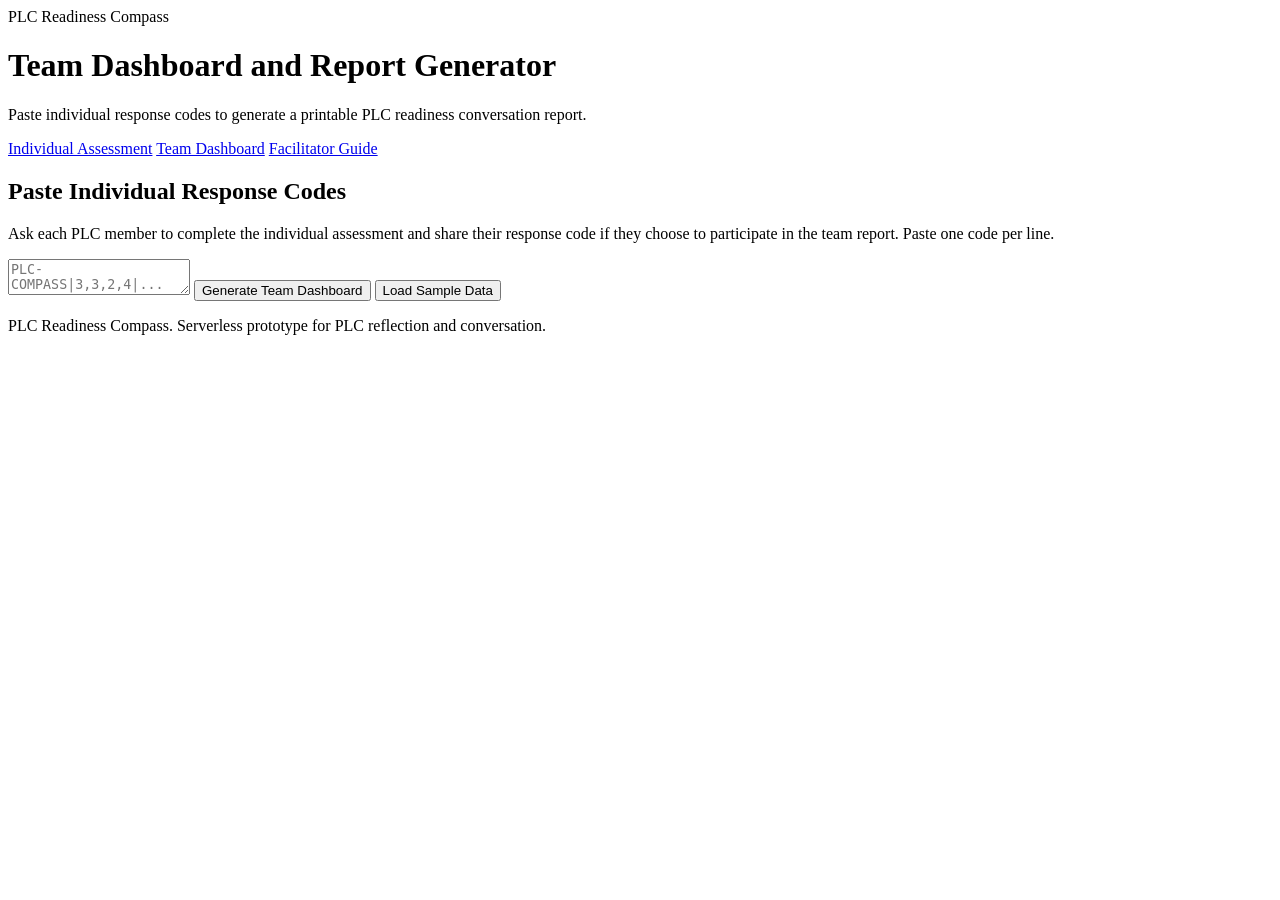
==== dashboard.html @ 943b73ee "Create dashboard.html" ====
<!DOCTYPE html>
<html lang="en">
<head>
  <meta charset="UTF-8">
  <meta name="viewport" content="width=device-width, initial-scale=1.0">
  <title>PLC Readiness Compass | Team Dashboard</title>
  <link rel="stylesheet" href="style.css">
</head>
<body>
<header>
  <div class="header-inner">
    <div class="kicker">PLC Readiness Compass</div>
    <h1>Team Dashboard and Report Generator</h1>
    <p>Paste individual response codes to generate a printable PLC readiness conversation report.</p>
  </div>
</header>

<nav>
  <div class="nav-inner">
    <a href="index.html">Individual Assessment</a>
    <a class="active" href="dashboard.html">Team Dashboard</a>
    <a href="facilitator-guide.html">Facilitator Guide</a>
  </div>
</nav>

<main>
  <section class="card no-print">
    <h2>Paste Individual Response Codes</h2>
    <p>Ask each PLC member to complete the individual assessment and share their response code if they choose to participate in the team report. Paste one code per line.</p>
    <textarea id="codesInput" placeholder="PLC-COMPASS|3,3,2,4|..."></textarea>
    <button type="button" id="generateDashboard">Generate Team Dashboard</button>
    <button type="button" id="loadSample" class="secondary">Load Sample Data</button>
  </section>

  <section id="dashboardResults" style="display:none;">
    <section class="card print-only">
      <h1>PLC Readiness Conversation Report</h1>
      <p>This report summarizes collective readiness patterns from voluntarily shared individual assessment codes.</p>
    </section>

    <section id="teamSummary" class="card"></section>

    <section class="card">
      <h3>Team Readiness Profile</h3>
      <div id="teamBars"></div>
    </section>

    <section id="domainTable" class="card"></section>

    <section id="strengthGap" class="card"></section>

    <section id="conversationPrompts" class="card"></section>

    <section id="actionPlan" class="card"></section>

    <section class="card no-print">
      <button type="button" id="printReport">Print or Save Report</button>
    </section>
  </section>
</main>

<footer>
  <p>PLC Readiness Compass. Serverless prototype for PLC reflection and conversation.</p>
</footer>

<script src="script.js"></script>
</body>
</html>
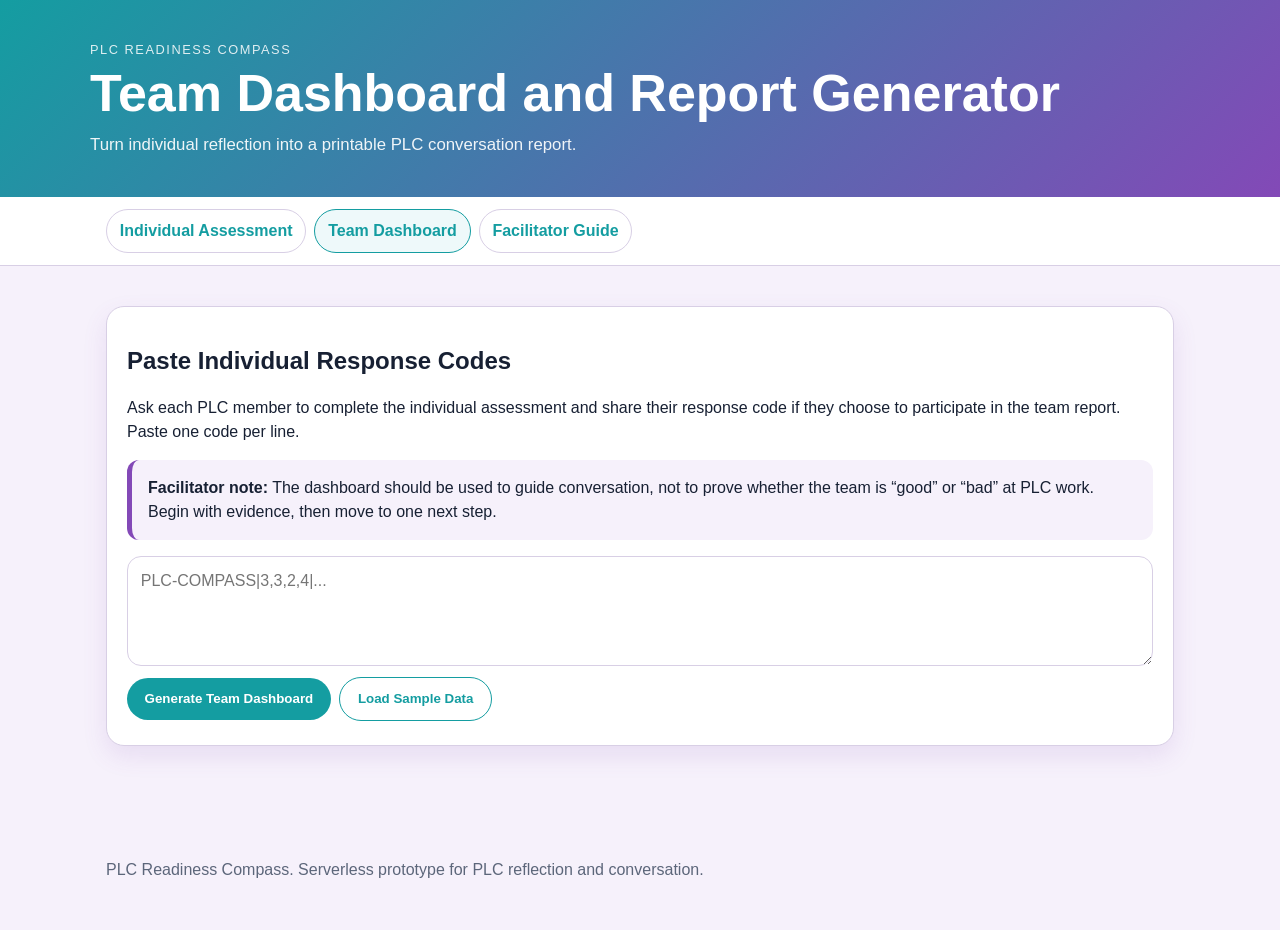
==== commit ccce77a5: "Update dashboard.html" ====
--- a/dashboard.html
+++ b/dashboard.html
@@ -11,7 +11,7 @@
   <div class="header-inner">
     <div class="kicker">PLC Readiness Compass</div>
     <h1>Team Dashboard and Report Generator</h1>
-    <p>Paste individual response codes to generate a printable PLC readiness conversation report.</p>
+    <p>Turn individual reflection into a printable PLC conversation report.</p>
   </div>
 </header>
 
@@ -27,6 +27,9 @@
   <section class="card no-print">
     <h2>Paste Individual Response Codes</h2>
     <p>Ask each PLC member to complete the individual assessment and share their response code if they choose to participate in the team report. Paste one code per line.</p>
+    <div class="warm-notice">
+      <strong>Facilitator note:</strong> The dashboard should be used to guide conversation, not to prove whether the team is “good” or “bad” at PLC work. Begin with evidence, then move to one next step.
+    </div>
     <textarea id="codesInput" placeholder="PLC-COMPASS|3,3,2,4|..."></textarea>
     <button type="button" id="generateDashboard">Generate Team Dashboard</button>
     <button type="button" id="loadSample" class="secondary">Load Sample Data</button>
@@ -54,7 +57,8 @@
     <section id="actionPlan" class="card"></section>
 
     <section class="card no-print">
-      <button type="button" id="printReport">Print or Save Report</button>
+      <button type="button" id="exportDashboardPdf">Export / Save Report as PDF</button>
+      <p class="export-note">This opens your browser print window. Choose “Save as PDF” as the destination.</p>
     </section>
   </section>
 </main>
--- a/style.css
+++ b/style.css
@@ -0,0 +1,349 @@
+:root {
+  --bg: #f6f1fb;
+  --card: #ffffff;
+  --text: #172033;
+  --muted: #5c667a;
+  --border: #d8cfe5;
+  --accent: #149da1;
+  --accent-2: #8349b7;
+  --accent-soft: #eef9fa;
+  --success: #149da1;
+  --warning: #8349b7;
+  --danger: #8a2f2f;
+  --warm: #f6f1fb;
+  --shadow: 0 10px 25px rgba(131, 73, 183, .12);
+}
+
+* { box-sizing: border-box; }
+
+body {
+  margin: 0;
+  font-family: Arial, Helvetica, sans-serif;
+  background: var(--bg);
+  color: var(--text);
+  line-height: 1.5;
+}
+
+header {
+  background: linear-gradient(135deg, #149da1, #8349b7);
+  color: white;
+  padding: 2.5rem 1rem;
+}
+
+.header-inner, main, footer {
+  max-width: 1100px;
+  margin: 0 auto;
+}
+
+.kicker {
+  text-transform: uppercase;
+  letter-spacing: .12em;
+  font-size: .8rem;
+  opacity: .85;
+  margin-bottom: .4rem;
+}
+
+h1 {
+  margin: 0 0 .5rem 0;
+  font-size: clamp(2rem, 5vw, 3.25rem);
+  line-height: 1.05;
+}
+
+h2, h3 { line-height: 1.2; }
+
+header p {
+  max-width: 800px;
+  margin: .75rem 0 0 0;
+  font-size: 1.05rem;
+  opacity: .92;
+}
+
+nav {
+  background: white;
+  border-bottom: 1px solid var(--border);
+  position: sticky;
+  top: 0;
+  z-index: 5;
+}
+
+.nav-inner {
+  max-width: 1100px;
+  margin: 0 auto;
+  display: flex;
+  flex-wrap: wrap;
+  gap: .5rem;
+  padding: .75rem 1rem;
+}
+
+nav a {
+  text-decoration: none;
+  color: var(--accent);
+  font-weight: 700;
+  border: 1px solid var(--border);
+  padding: .55rem .8rem;
+  border-radius: 999px;
+  background: #fff;
+}
+
+nav a:hover, nav a.active {
+  background: var(--accent-soft);
+  border-color: var(--accent);
+}
+
+main {
+  padding: 1.5rem 1rem 3rem;
+}
+
+.card {
+  background: var(--card);
+  border: 1px solid var(--border);
+  border-radius: 18px;
+  padding: 1.25rem;
+  margin: 1rem 0;
+  box-shadow: var(--shadow);
+}
+
+.grid {
+  display: grid;
+  grid-template-columns: repeat(12, 1fr);
+  gap: 1rem;
+}
+
+.col-6 { grid-column: span 6; }
+.col-4 { grid-column: span 4; }
+.col-8 { grid-column: span 8; }
+.col-12 { grid-column: span 12; }
+
+@media (max-width: 800px) {
+  .col-6, .col-4, .col-8 { grid-column: span 12; }
+  nav { position: static; }
+}
+
+.notice {
+  border-left: 5px solid var(--accent);
+  background: var(--accent-soft);
+  padding: 1rem;
+  border-radius: 12px;
+  margin: 1rem 0;
+}
+
+.warm-notice {
+  border-left: 5px solid var(--accent-2);
+  background: var(--warm);
+  padding: 1rem;
+  border-radius: 12px;
+  margin: 1rem 0;
+}
+
+.scale {
+  display: grid;
+  grid-template-columns: repeat(4, 1fr);
+  gap: .75rem;
+}
+
+.scale div {
+  border: 1px solid var(--border);
+  border-radius: 14px;
+  padding: .8rem;
+  background: #fff;
+}
+
+.domain {
+  border-top: 7px solid var(--accent-2);
+}
+
+.domain-intro {
+  color: var(--muted);
+  font-style: italic;
+}
+
+.item {
+  border: 1px solid var(--border);
+  border-radius: 14px;
+  padding: 1rem;
+  margin: .75rem 0;
+  background: #fff;
+}
+
+.item p {
+  margin-top: 0;
+  font-weight: 700;
+}
+
+.item .plain {
+  font-weight: 400;
+  color: var(--muted);
+}
+
+.radio-row {
+  display: flex;
+  flex-wrap: wrap;
+  gap: .6rem;
+}
+
+.radio-row label {
+  display: inline-flex;
+  gap: .35rem;
+  align-items: center;
+  border: 1px solid var(--border);
+  padding: .45rem .65rem;
+  border-radius: 999px;
+  background: #fafbff;
+  cursor: pointer;
+}
+
+.radio-row input {
+  accent-color: var(--accent);
+}
+
+textarea, input[type="text"] {
+  width: 100%;
+  border: 1px solid var(--border);
+  border-radius: 14px;
+  padding: .8rem;
+  font: inherit;
+  background: #fff;
+}
+
+textarea {
+  min-height: 110px;
+  resize: vertical;
+}
+
+button {
+  border: none;
+  background: var(--accent);
+  color: white;
+  font-weight: 700;
+  padding: .85rem 1.1rem;
+  border-radius: 999px;
+  cursor: pointer;
+  margin: .25rem .25rem .25rem 0;
+}
+
+button.secondary {
+  background: #fff;
+  color: var(--accent);
+  border: 1px solid var(--accent);
+}
+
+button:hover { filter: brightness(.95); }
+
+.result-card {
+  background: #fff;
+  border: 1px solid var(--border);
+  border-radius: 16px;
+  padding: 1rem;
+  margin: .75rem 0;
+}
+
+.score-row {
+  display: grid;
+  grid-template-columns: 240px 1fr 110px;
+  gap: .75rem;
+  align-items: center;
+  margin: .7rem 0;
+}
+
+@media (max-width: 700px) {
+  .score-row { grid-template-columns: 1fr; }
+}
+
+.bar {
+  height: 18px;
+  border-radius: 999px;
+  background: #edf0f7;
+  overflow: hidden;
+}
+
+.bar span {
+  display: block;
+  height: 100%;
+  background: var(--accent);
+  width: 0%;
+}
+
+.badge {
+  display: inline-block;
+  padding: .35rem .6rem;
+  border-radius: 999px;
+  font-weight: 700;
+  font-size: .85rem;
+  border: 1px solid var(--border);
+  background: #fff;
+}
+
+.badge.low { color: var(--danger); background: #fff2f2; border-color: #f0c4c4; }
+.badge.mid { color: var(--warning); background: #fff8e8; border-color: #ead197; }
+.badge.good { color: var(--success); background: #effaf4; border-color: #badbc8; }
+.badge.neutral { color: var(--accent); background: var(--accent-soft); border-color: #cdd3ff; }
+
+table {
+  width: 100%;
+  border-collapse: collapse;
+  margin: 1rem 0;
+  background: #fff;
+}
+
+th, td {
+  border: 1px solid var(--border);
+  padding: .75rem;
+  text-align: left;
+  vertical-align: top;
+}
+
+th { background: #f0f2f9; }
+
+.code-box {
+  font-family: Consolas, Monaco, monospace;
+  background: #10172a;
+  color: #e9f0ff;
+  padding: 1rem;
+  border-radius: 14px;
+  overflow-wrap: anywhere;
+  white-space: pre-wrap;
+}
+
+.small {
+  color: var(--muted);
+  font-size: .92rem;
+}
+
+footer {
+  padding: 2rem 1rem;
+  color: var(--muted);
+}
+
+.print-only { display: none; }
+
+.export-note {
+  font-size: .92rem;
+  color: var(--muted);
+  margin-top: .5rem;
+}
+
+@page {
+  size: letter;
+  margin: .6in;
+}
+
+@media print {
+  nav, header .kicker, button, .no-print, footer, #assessmentForm, #introCards { display: none !important; }
+  body { background: white; color: black; }
+  header {
+    background: white;
+    color: black;
+    padding: 0 0 .5rem 0;
+  }
+  header p { color: black; }
+  main { padding: 0; max-width: 100%; }
+  .card, .result-card {
+    box-shadow: none;
+    border: 1px solid #999;
+    break-inside: avoid;
+    page-break-inside: avoid;
+  }
+  .print-only { display: block; }
+  a { color: black; text-decoration: none; }
+  .bar { border: 1px solid #999; }
+}
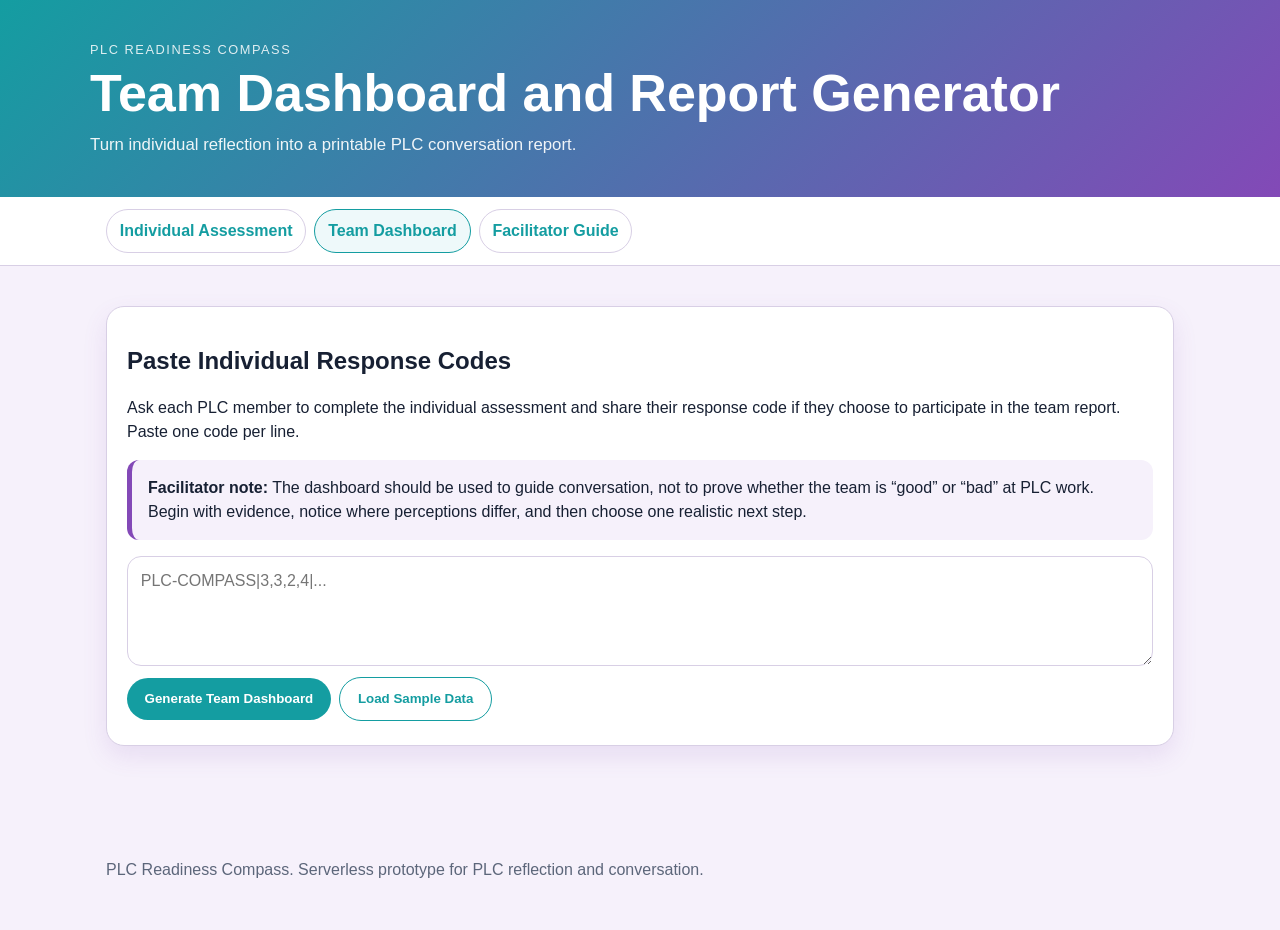
==== commit 359fd443: "Update dashboard.html" ====
--- a/dashboard.html
+++ b/dashboard.html
@@ -28,7 +28,7 @@
     <h2>Paste Individual Response Codes</h2>
     <p>Ask each PLC member to complete the individual assessment and share their response code if they choose to participate in the team report. Paste one code per line.</p>
     <div class="warm-notice">
-      <strong>Facilitator note:</strong> The dashboard should be used to guide conversation, not to prove whether the team is “good” or “bad” at PLC work. Begin with evidence, then move to one next step.
+      <strong>Facilitator note:</strong> The dashboard should be used to guide conversation, not to prove whether the team is “good” or “bad” at PLC work. Begin with evidence, notice where perceptions differ, and then choose one realistic next step.
     </div>
     <textarea id="codesInput" placeholder="PLC-COMPASS|3,3,2,4|..."></textarea>
     <button type="button" id="generateDashboard">Generate Team Dashboard</button>
@@ -38,7 +38,7 @@
   <section id="dashboardResults" style="display:none;">
     <section class="card print-only">
       <h1>PLC Readiness Conversation Report</h1>
-      <p>This report summarizes collective readiness patterns from voluntarily shared individual assessment codes.</p>
+      <p>A team-level snapshot of readiness conditions, perception gaps, and possible next steps./p>
     </section>
 
     <section id="teamSummary" class="card"></section>
--- a/style.css
+++ b/style.css
@@ -261,6 +261,24 @@
   height: 100%;
   background: var(--accent);
   width: 0%;
+}
+
+
+.svg-bar-wrap {
+  width: 100%;
+}
+
+.score-svg {
+  width: 100%;
+  height: 24px;
+  display: block;
+}
+
+@media print {
+  .score-svg {
+    width: 100%;
+    height: 24px;
+  }
 }
 
 .badge {
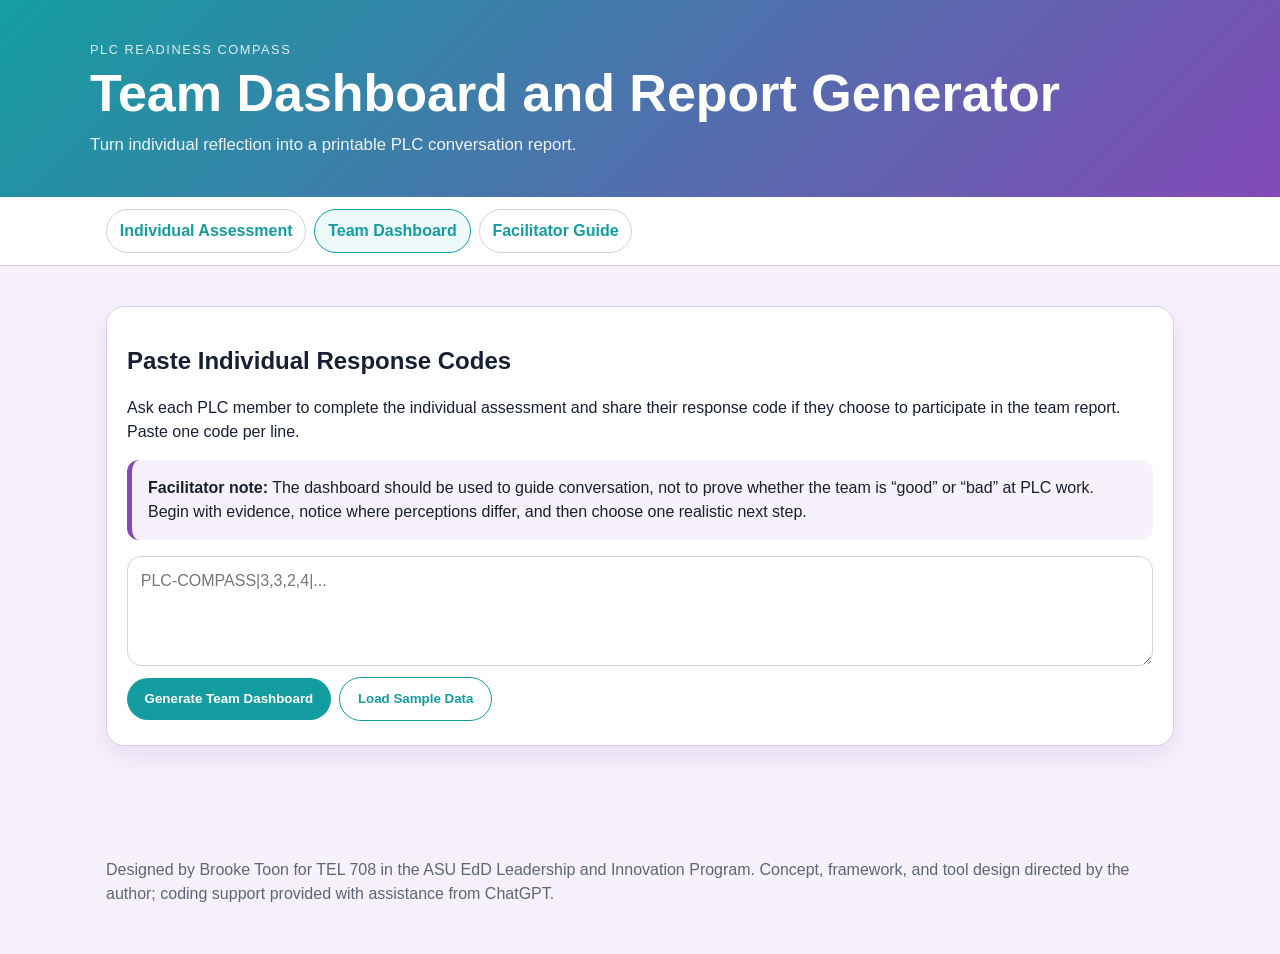
==== commit 5d8a3eb3: "Update dashboard.html" ====
--- a/dashboard.html
+++ b/dashboard.html
@@ -64,7 +64,7 @@
 </main>
 
 <footer>
-  <p>PLC Readiness Compass. Serverless prototype for PLC reflection and conversation.</p>
+  <p>Designed by Brooke Toon for TEL 708 in the ASU EdD Leadership and Innovation Program. Concept, framework, and tool design directed by the author; coding support provided with assistance from ChatGPT.</p>
 </footer>
 
 <script src="script.js"></script>
--- a/style.css
+++ b/style.css
@@ -14,7 +14,9 @@
   --shadow: 0 10px 25px rgba(131, 73, 183, .12);
 }
 
-* { box-sizing: border-box; }
+* {
+  box-sizing: border-box;
+}
 
 body {
   margin: 0;
@@ -30,7 +32,9 @@
   padding: 2.5rem 1rem;
 }
 
-.header-inner, main, footer {
+.header-inner,
+main,
+footer {
   max-width: 1100px;
   margin: 0 auto;
 }
@@ -49,7 +53,10 @@
   line-height: 1.05;
 }
 
-h2, h3 { line-height: 1.2; }
+h2,
+h3 {
+  line-height: 1.2;
+}
 
 header p {
   max-width: 800px;
@@ -85,7 +92,8 @@
   background: #fff;
 }
 
-nav a:hover, nav a.active {
+nav a:hover,
+nav a.active {
   background: var(--accent-soft);
   border-color: var(--accent);
 }
@@ -109,14 +117,32 @@
   gap: 1rem;
 }
 
-.col-6 { grid-column: span 6; }
-.col-4 { grid-column: span 4; }
-.col-8 { grid-column: span 8; }
-.col-12 { grid-column: span 12; }
+.col-6 {
+  grid-column: span 6;
+}
+
+.col-4 {
+  grid-column: span 4;
+}
+
+.col-8 {
+  grid-column: span 8;
+}
+
+.col-12 {
+  grid-column: span 12;
+}
 
 @media (max-width: 800px) {
-  .col-6, .col-4, .col-8 { grid-column: span 12; }
-  nav { position: static; }
+  .col-6,
+  .col-4,
+  .col-8 {
+    grid-column: span 12;
+  }
+
+  nav {
+    position: static;
+  }
 }
 
 .notice {
@@ -127,6 +153,19 @@
   margin: 1rem 0;
 }
 
+.evidence-note {
+  border-left: 5px solid var(--accent);
+  background: var(--accent-soft);
+  padding: 1rem;
+  border-radius: 12px;
+  margin: 1rem 0 1.25rem;
+  color: var(--text);
+}
+
+.evidence-note strong {
+  color: var(--text);
+}
+
 .warm-notice {
   border-left: 5px solid var(--accent-2);
   background: var(--warm);
@@ -138,14 +177,24 @@
 .scale {
   display: grid;
   grid-template-columns: repeat(4, 1fr);
-  gap: .75rem;
+  gap: .9rem;
 }
 
 .scale div {
   border: 1px solid var(--border);
   border-radius: 14px;
-  padding: .8rem;
-  background: #fff;
+  padding: 1rem;
+  background: var(--accent-soft);
+  text-align: left;
+  line-height: 1.4;
+}
+
+.scale div strong {
+  display: block;
+  text-align: center;
+  margin-bottom: .7rem;
+  font-size: 1rem;
+  line-height: 1.25;
 }
 
 .domain {
@@ -196,7 +245,8 @@
   accent-color: var(--accent);
 }
 
-textarea, input[type="text"] {
+textarea,
+input[type="text"] {
   width: 100%;
   border: 1px solid var(--border);
   border-radius: 14px;
@@ -227,14 +277,23 @@
   border: 1px solid var(--accent);
 }
 
-button:hover { filter: brightness(.95); }
+button:hover {
+  filter: brightness(.95);
+}
 
 .result-card {
   background: #fff;
-  border: 1px solid var(--border);
+  border: 1px solid #cbb7df;
+  border-left: 6px solid var(--accent-2);
   border-radius: 16px;
-  padding: 1rem;
+  padding: 1.1rem;
   margin: .75rem 0;
+  box-shadow: 0 8px 18px rgba(131, 73, 183, .10);
+}
+
+.result-card h4 {
+  margin-top: 0;
+  color: var(--accent-2);
 }
 
 .score-row {
@@ -246,7 +305,9 @@
 }
 
 @media (max-width: 700px) {
-  .score-row { grid-template-columns: 1fr; }
+  .score-row {
+    grid-template-columns: 1fr;
+  }
 }
 
 .bar {
@@ -263,7 +324,6 @@
   width: 0%;
 }
 
-
 .svg-bar-wrap {
   width: 100%;
 }
@@ -272,13 +332,6 @@
   width: 100%;
   height: 24px;
   display: block;
-}
-
-@media print {
-  .score-svg {
-    width: 100%;
-    height: 24px;
-  }
 }
 
 .badge {
@@ -291,10 +344,29 @@
   background: #fff;
 }
 
-.badge.low { color: var(--danger); background: #fff2f2; border-color: #f0c4c4; }
-.badge.mid { color: var(--warning); background: #fff8e8; border-color: #ead197; }
-.badge.good { color: var(--success); background: #effaf4; border-color: #badbc8; }
-.badge.neutral { color: var(--accent); background: var(--accent-soft); border-color: #cdd3ff; }
+.badge.low {
+  color: var(--danger);
+  background: #fff2f2;
+  border-color: #f0c4c4;
+}
+
+.badge.mid {
+  color: var(--warning);
+  background: #fff8e8;
+  border-color: #ead197;
+}
+
+.badge.good {
+  color: var(--success);
+  background: #effaf4;
+  border-color: #badbc8;
+}
+
+.badge.neutral {
+  color: var(--accent);
+  background: var(--accent-soft);
+  border-color: #cdd3ff;
+}
 
 table {
   width: 100%;
@@ -303,14 +375,75 @@
   background: #fff;
 }
 
-th, td {
+th,
+td {
   border: 1px solid var(--border);
   padding: .75rem;
   text-align: left;
   vertical-align: top;
 }
 
-th { background: #f0f2f9; }
+th {
+  background: #f0f2f9;
+}
+
+.domain-results-table {
+  table-layout: fixed;
+}
+
+.domain-results-table th:nth-child(1),
+.domain-results-table td:nth-child(1) {
+  width: 18%;
+}
+
+.domain-results-table th:nth-child(2),
+.domain-results-table td:nth-child(2) {
+  width: 8%;
+}
+
+.domain-results-table th:nth-child(3),
+.domain-results-table td:nth-child(3) {
+  width: 12%;
+}
+
+.domain-results-table th:nth-child(4),
+.domain-results-table td:nth-child(4) {
+  width: 13%;
+}
+
+.domain-results-table th:nth-child(5),
+.domain-results-table td:nth-child(5) {
+  width: 25%;
+}
+
+.domain-results-table th:nth-child(6),
+.domain-results-table td:nth-child(6) {
+  width: 24%;
+}
+
+.action-table textarea,
+.action-input {
+  width: 100%;
+  min-height: 90px;
+  border: 1px solid var(--border);
+  border-radius: 10px;
+  padding: .65rem;
+  font: inherit;
+  color: var(--text);
+  background: #fff;
+  resize: vertical;
+  overflow: hidden;
+}
+
+.action-table textarea:focus,
+.action-input:focus {
+  outline: 2px solid var(--accent);
+  border-color: var(--accent);
+}
+
+.action-table td {
+  vertical-align: top;
+}
 
 .code-box {
   font-family: Consolas, Monaco, monospace;
@@ -332,7 +465,9 @@
   color: var(--muted);
 }
 
-.print-only { display: none; }
+.print-only {
+  display: none;
+}
 
 .export-note {
   font-size: .92rem;
@@ -346,22 +481,83 @@
 }
 
 @media print {
-  nav, header .kicker, button, .no-print, footer, #assessmentForm, #introCards { display: none !important; }
-  body { background: white; color: black; }
+  nav,
+  header .kicker,
+  button,
+  .no-print,
+  footer,
+  #assessmentForm,
+  #introCards {
+    display: none !important;
+  }
+
+  body {
+    background: white;
+    color: black;
+  }
+
   header {
     background: white;
     color: black;
     padding: 0 0 .5rem 0;
   }
-  header p { color: black; }
-  main { padding: 0; max-width: 100%; }
-  .card, .result-card {
+
+  header p {
+    color: black;
+  }
+
+  main {
+    padding: 0;
+    max-width: 100%;
+  }
+
+  .card,
+  .result-card {
     box-shadow: none;
     border: 1px solid #999;
     break-inside: avoid;
     page-break-inside: avoid;
   }
-  .print-only { display: block; }
-  a { color: black; text-decoration: none; }
-  .bar { border: 1px solid #999; }
-}+
+  .print-only {
+    display: block;
+  }
+
+  a {
+    color: black;
+    text-decoration: none;
+  }
+
+  .bar {
+    border: 1px solid #999;
+  }
+
+  .score-svg {
+    width: 100%;
+    height: 24px;
+  }
+
+  .domain-results-table {
+    table-layout: fixed;
+    font-size: .82rem;
+  }
+
+  .domain-results-table th,
+  .domain-results-table td {
+    padding: .45rem;
+  }
+
+  .domain-results-table .badge {
+    font-size: .72rem;
+    padding: .25rem .4rem;
+  }
+
+  .action-input {
+    border: 1px solid #999;
+    background: white;
+    color: black;
+    min-height: 90px;
+    overflow: visible;
+    resize: none;
+  }
+}
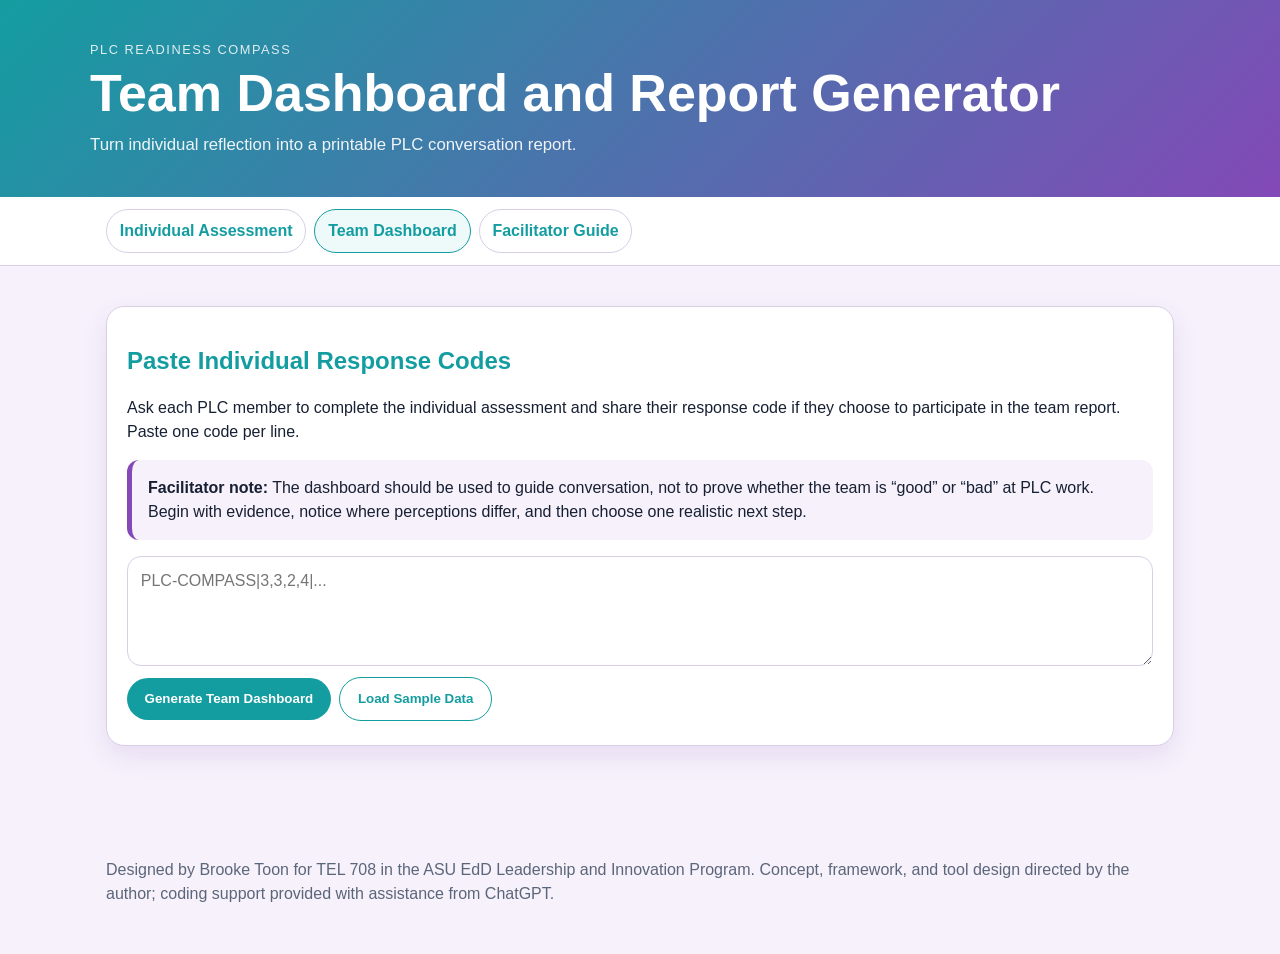
==== commit b88eb23c: "Update dashboard.html" ====
--- a/dashboard.html
+++ b/dashboard.html
@@ -38,7 +38,7 @@
   <section id="dashboardResults" style="display:none;">
     <section class="card print-only">
       <h1>PLC Readiness Conversation Report</h1>
-      <p>A team-level snapshot of readiness conditions, perception gaps, and possible next steps./p>
+      <p>A team-level snapshot of readiness conditions, perception gaps, and possible next steps.</p>
     </section>
 
     <section id="teamSummary" class="card"></section>
--- a/style.css
+++ b/style.css
@@ -54,8 +54,17 @@
 }
 
 h2,
-h3 {
+h3,
+h4 {
   line-height: 1.2;
+  color: var(--accent);
+}
+
+header h1,
+header h2,
+header h3,
+header h4 {
+  color: white;
 }
 
 header p {
@@ -293,7 +302,7 @@
 
 .result-card h4 {
   margin-top: 0;
-  color: var(--accent-2);
+  color: var(--accent);
 }
 
 .score-row {
@@ -502,6 +511,10 @@
     padding: 0 0 .5rem 0;
   }
 
+  header h1,
+  header h2,
+  header h3,
+  header h4,
   header p {
     color: black;
   }
